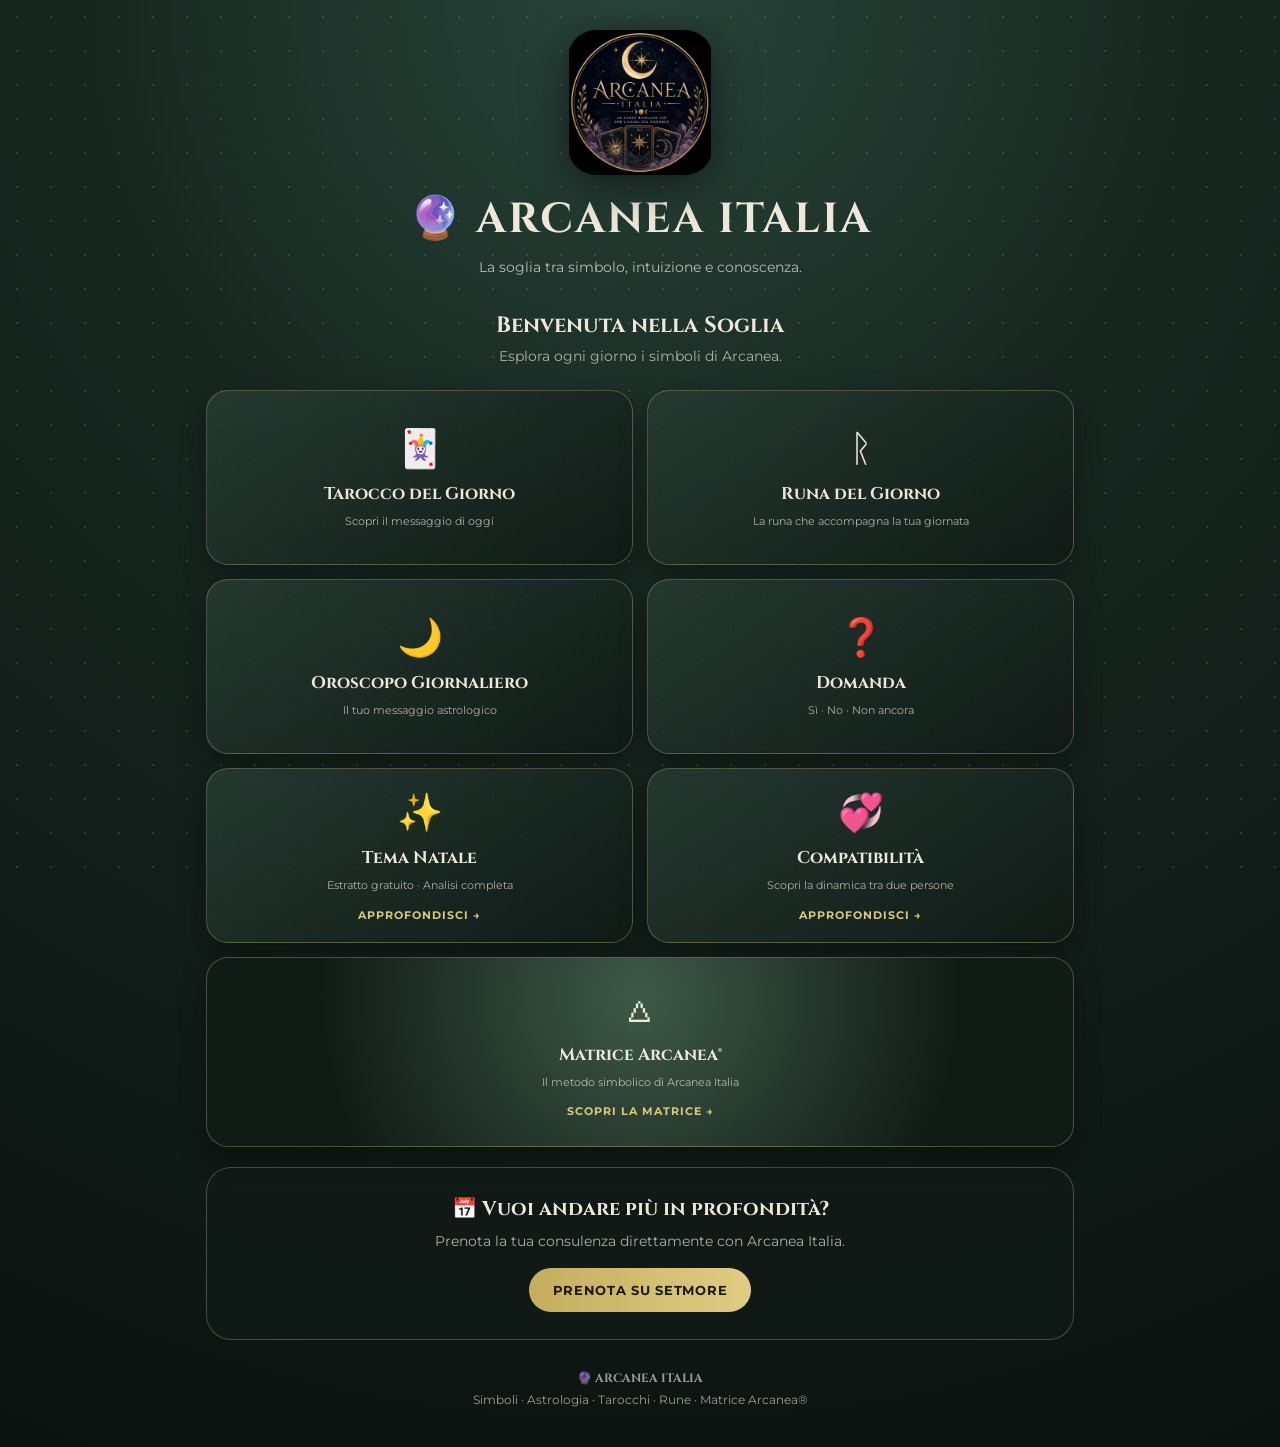
==== index.html @ e188d5d4 "Rendi Arcanea installabile come PWA" ====
<!DOCTYPE html>
<html lang="it">
<head>
<meta charset="UTF-8">
<meta name="viewport" content="width=device-width,initial-scale=1,viewport-fit=cover">
<meta name="theme-color" content="#101b17">
<meta name="description" content="ARCANEA ITALIA — Tarocchi, Rune, Astrologia e Matrice Arcanea">
<link rel="manifest" href="manifest.webmanifest">
<link rel="icon" href="assets/logo.png">
<link rel="stylesheet" href="style.css">
<title>ARCANEA ITALIA</title>
</head>

<body>

<div id="app">

<button id="installApp" class="install-app" hidden>📲 INSTALLA ARCANEA</button>

<header class="hero">
    <img src="assets/logo.png" class="logo" alt="Arcanea Italia">
    <h1>🔮 ARCANEA ITALIA</h1>
    <p>La soglia tra simbolo, intuizione e conoscenza.</p>
</header>

<main>

<section class="welcome">
    <h2>Benvenuta nella Soglia</h2>
    <p>Esplora ogni giorno i simboli di Arcanea.</p>
</section>

<div class="grid">

<button class="card free" onclick="showDaily('tarot')">
    <span class="icon">🃏</span>
    <strong>Tarocco del Giorno</strong>
    <small>Scopri il messaggio di oggi</small>
</button>

<button class="card free" onclick="showDaily('rune')">
    <span class="icon">ᚱ</span>
    <strong>Runa del Giorno</strong>
    <small>La runa che accompagna la tua giornata</small>
</button>

<button class="card free" onclick="showDaily('horoscope')">
    <span class="icon">🌙</span>
    <strong>Oroscopo Giornaliero</strong>
    <small>Il tuo messaggio astrologico</small>
</button>

<button class="card free" onclick="question()">
    <span class="icon">❓</span>
    <strong>Domanda</strong>
    <small>Sì · No · Non ancora</small>
</button>

<button class="card paid" onclick="openService('natal')">
    <span class="icon">✨</span>
    <strong>Tema Natale</strong>
    <small>Estratto gratuito · Analisi completa</small>
    <b>APPROFONDISCI →</b>
</button>

<button class="card paid" onclick="openService('compatibility')">
    <span class="icon">💞</span>
    <strong>Compatibilità</strong>
    <small>Scopri la dinamica tra due persone</small>
    <b>APPROFONDISCI →</b>
</button>

<button class="card paid featured" onclick="openService('matrix')">
    <span class="icon">🜂</span>
    <strong>Matrice Arcanea®</strong>
    <small>Il metodo simbolico di Arcanea Italia</small>
    <b>SCOPRI LA MATRICE →</b>
</button>

</div>

<section class="booking">
    <h2>📅 Vuoi andare più in profondità?</h2>
    <p>Prenota la tua consulenza direttamente con Arcanea Italia.</p>
    <button onclick="openSetmore()">PRENOTA SU SETMORE</button>
</section>

</main>

<footer>
    <strong>🔮 ARCANEA ITALIA</strong>
    <p>Simboli · Astrologia · Tarocchi · Rune · Matrice Arcanea®</p>
</footer>

</div>

<div id="modal" class="modal hidden">
    <div class="modalbox">
        <button class="close" onclick="closeModal()">×</button>
        <div id="modalContent"></div>
    </div>
</div>

<script src="app.js"></script>
</body>
</html>
---- style.css ----
@import url('https://fonts.googleapis.com/css2?family=Cinzel:wght@400;500;600;700&family=Montserrat:wght@300;400;500;600&display=swap');

*{
    box-sizing:border-box;
    margin:0;
    padding:0;
}

body{
    min-height:100vh;
    background:
      radial-gradient(circle at 50% 0%,#29453b 0%,#172720 35%,#0b1210 100%);
    color:#eee8d8;
    font-family:Montserrat,sans-serif;
}

body:before{
    content:"";
    position:fixed;
    inset:0;
    pointer-events:none;
    opacity:.16;
    background-image:
      radial-gradient(#d7c68d 1px,transparent 1px);
    background-size:34px 34px;
}

#app{
    position:relative;
    max-width:900px;
    margin:auto;
    padding-bottom:30px;
}

.hero{
    text-align:center;
    padding:30px 18px 20px;
}

.logo{
    width:145px;
    height:145px;
    object-fit:contain;
    border-radius:28px;
    margin-bottom:12px;
    filter:drop-shadow(0 8px 22px #0008);
}

h1,h2,strong{
    font-family:Cinzel,serif;
}

h1{
    font-size:clamp(25px,7vw,42px);
    letter-spacing:2px;
}

.hero p{
    margin-top:10px;
    opacity:.75;
    font-size:14px;
}

main{
    padding:0 16px;
}

.welcome{
    text-align:center;
    padding:15px 5px 25px;
}

.welcome h2{
    font-size:22px;
    margin-bottom:7px;
}

.welcome p{
    opacity:.7;
    font-size:14px;
}

.grid{
    display:grid;
    grid-template-columns:repeat(2,1fr);
    gap:14px;
}

.card{
    border:1px solid #c7b77b55;
    border-radius:22px;
    padding:20px 15px;
    min-height:175px;
    color:#eee8d8;
    background:linear-gradient(145deg,#263c33dd,#101a16ee);
    box-shadow:0 10px 28px #0005;
    cursor:pointer;
    transition:.2s;
}

.card:active{
    transform:scale(.97);
}

.card:hover{
    border-color:#d7c77f;
}

.card .icon{
    display:block;
    font-size:37px;
    margin-bottom:12px;
}

.card strong{
    display:block;
    font-size:17px;
    margin-bottom:8px;
}

.card small{
    display:block;
    line-height:1.5;
    opacity:.7;
}

.card b{
    display:block;
    margin-top:14px;
    font-size:11px;
    letter-spacing:1px;
    color:#d9c979;
}

.featured{
    grid-column:1/-1;
    min-height:190px;
    background:
      radial-gradient(circle at 50% 20%,#3d5947,#111b16 70%);
}

.booking{
    margin-top:20px;
    padding:27px 20px;
    border:1px solid #c7b77b55;
    border-radius:25px;
    text-align:center;
    background:#111a16dd;
}

.booking h2{
    font-size:20px;
}

.booking p{
    margin:10px 0 18px;
    opacity:.72;
    font-size:14px;
}

button{
    font-family:inherit;
}

.booking button,
.modalbox .action{
    border:0;
    border-radius:999px;
    padding:14px 24px;
    background:linear-gradient(90deg,#c4ad5d,#e0cd82);
    color:#171b16;
    font-weight:700;
    letter-spacing:.7px;
    cursor:pointer;
}

footer{
    text-align:center;
    padding:30px 15px 10px;
    opacity:.65;
    font-size:12px;
}

footer strong{
    display:block;
    margin-bottom:6px;
}

.modal{
    position:fixed;
    inset:0;
    z-index:10;
    background:#000b;
    display:flex;
    align-items:center;
    justify-content:center;
    padding:20px;
}

.hidden{
    display:none;
}

.modalbox{
    width:min(600px,100%);
    max-height:90vh;
    overflow:auto;
    border:1px solid #c7b77b88;
    border-radius:25px;
    padding:28px 22px;
    background:linear-gradient(145deg,#263b32,#101714);
    box-shadow:0 20px 70px #000;
    position:relative;
}

.close{
    position:absolute;
    right:15px;
    top:10px;
    border:0;
    background:none;
    color:#eee;
    font-size:32px;
    cursor:pointer;
}

.modalbox h2{
    font-family:Cinzel,serif;
    color:#e0cd82;
    margin-bottom:14px;
    padding-right:35px;
}

.modalbox p{
    line-height:1.7;
    font-size:14px;
    opacity:.9;
}

.result{
    text-align:center;
    padding:10px;
}

.symbol{
    font-size:70px;
    margin:12px;
}

.answer{
    font-family:Cinzel,serif;
    font-size:30px;
    color:#dfcc7b;
    margin:20px 0;
}

.service{
    text-align:center;
}

.service .preview{
    margin:18px 0;
    padding:18px;
    border-radius:18px;
    background:#0a110eaa;
}

.service .price{
    font-family:Cinzel,serif;
    color:#dfcc7b;
    font-size:24px;
    margin:12px;
}

@media(max-width:600px){
    .grid{
        grid-template-columns:1fr;
    }

    .featured{
        grid-column:auto;
    }

    .card{
        min-height:155px;
    }
}
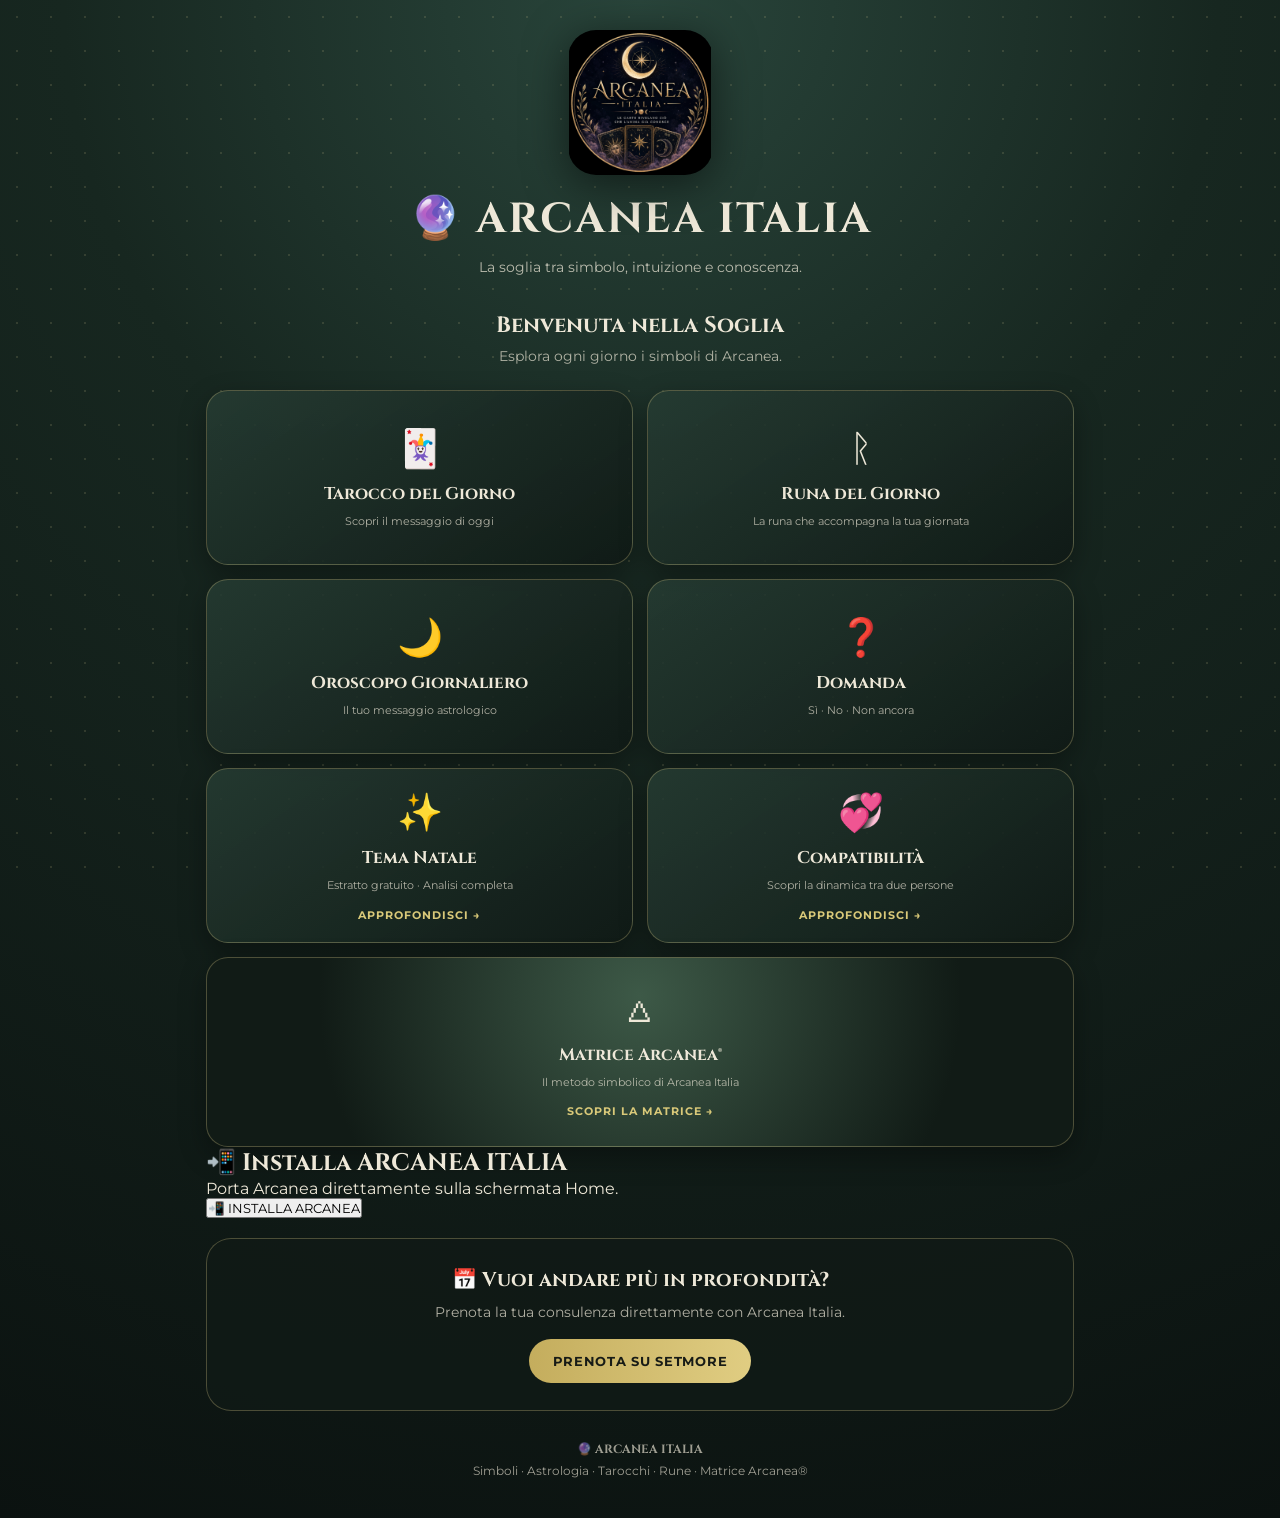
==== commit 77982331: "Aggiunge pulsante installazione Arcanea" ====
--- a/index.html
+++ b/index.html
@@ -78,7 +78,11 @@
 </button>
 
 </div>
-
+<section class="install-box">
+    <h2>📲 Installa ARCANEA ITALIA</h2>
+    <p>Porta Arcanea direttamente sulla schermata Home.</p>
+    <button id="install">📲 INSTALLA ARCANEA</button>
+</section>
 <section class="booking">
     <h2>📅 Vuoi andare più in profondità?</h2>
     <p>Prenota la tua consulenza direttamente con Arcanea Italia.</p>
--- a/style.css
+++ b/style.css
@@ -285,3 +285,40 @@
         min-height:155px;
     }
 }
+
+#arcanea-install-card{
+  position:fixed;
+  left:16px;
+  right:16px;
+  bottom:20px;
+  z-index:99999;
+  background:#101b17;
+  color:#fff;
+  border:1px solid rgba(255,255,255,.25);
+  border-radius:20px;
+  padding:18px;
+  text-align:center;
+  box-shadow:0 10px 40px rgba(0,0,0,.5);
+}
+
+#arcanea-install-card strong{
+  display:block;
+  font-size:19px;
+  margin-bottom:7px;
+}
+
+#arcanea-install-card button{
+  width:100%;
+  border:0;
+  border-radius:12px;
+  padding:14px;
+  margin-top:12px;
+  font-size:16px;
+  font-weight:bold;
+}
+
+#arcanea-install-card .close-install{
+  background:transparent;
+  color:#aaa;
+  padding:8px;
+}
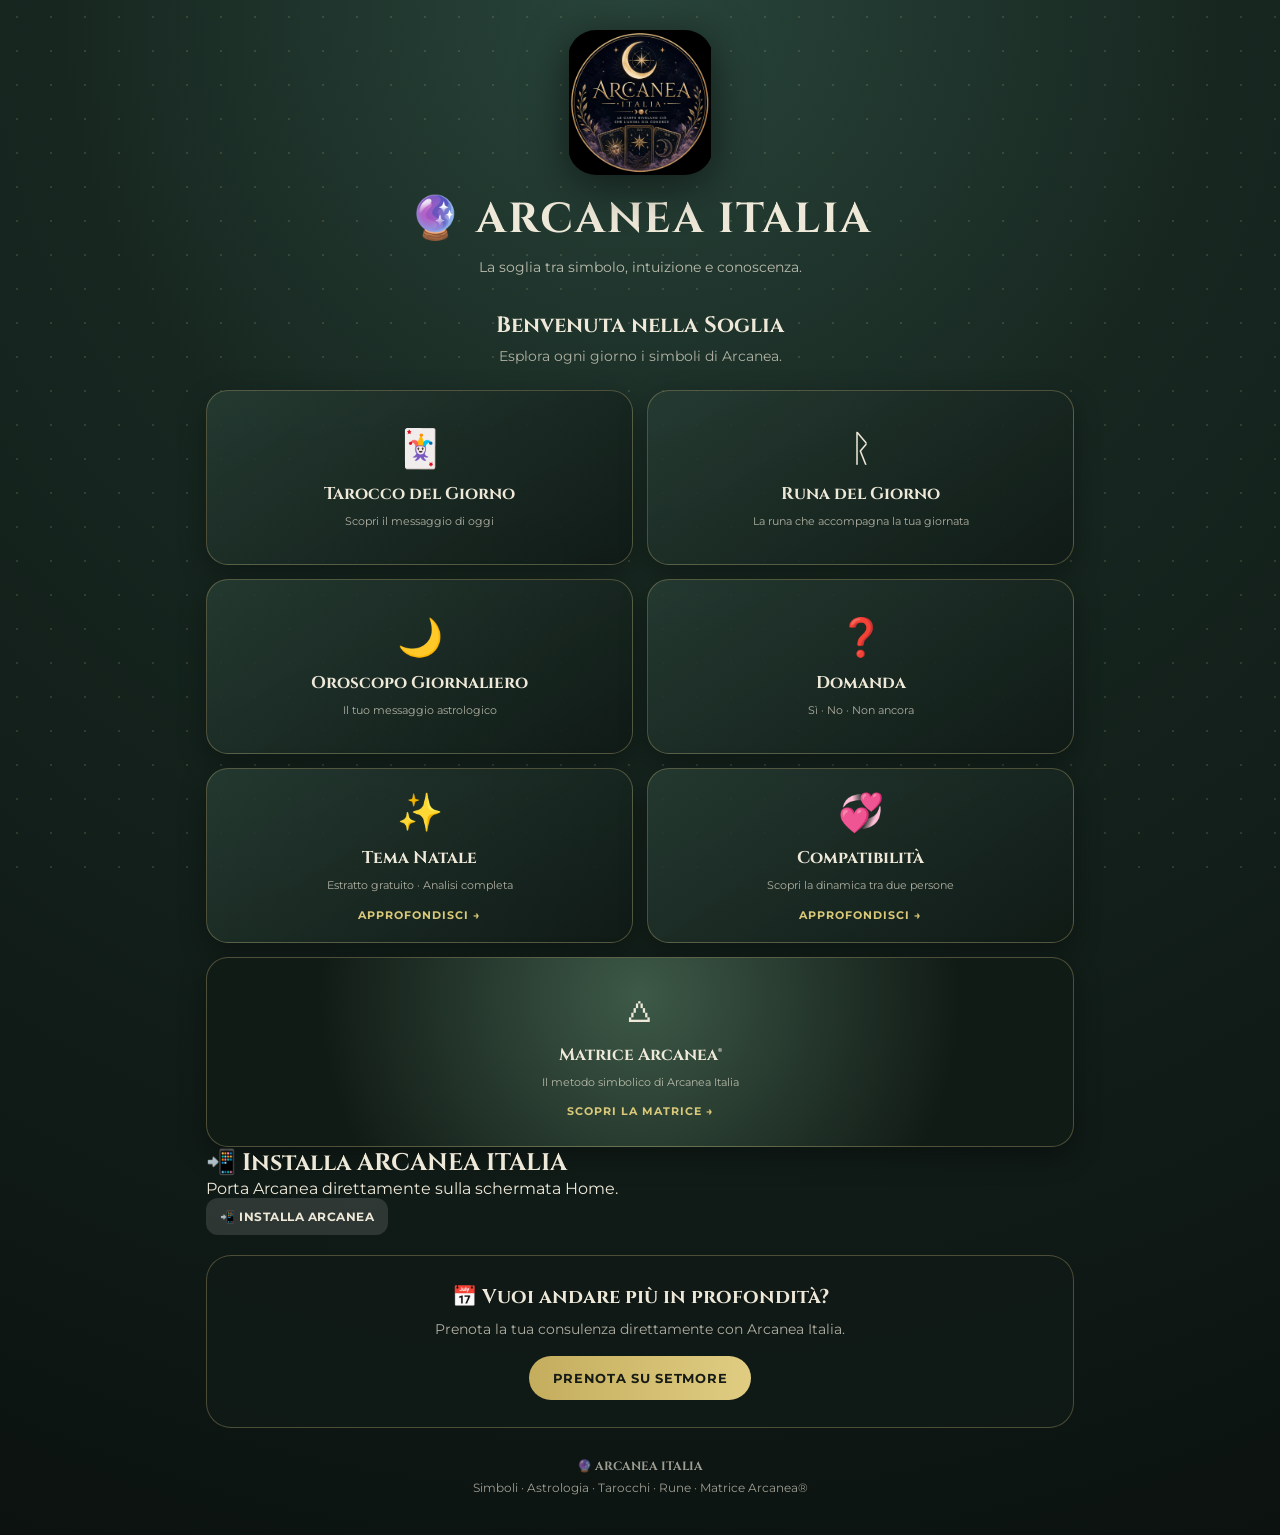
==== commit a7576eab: "Integra installazione PWA Arcanea" ====
--- a/index.html
+++ b/index.html
@@ -24,6 +24,25 @@
 </header>
 
 <main>
+
+<section class="arcanea-install" id="arcanea-install" hidden>
+    <div class="arcanea-install-content">
+
+        <div class="arcanea-install-symbol">🔮</div>
+
+        <div class="arcanea-install-text">
+            <strong>ARCANEA ITALIA</strong>
+            <span>Porta la Soglia sulla tua schermata Home</span>
+        </div>
+
+        <button id="install" type="button">
+            INSTALLA
+        </button>
+
+    </div>
+</section>
+
+
 
 <section class="welcome">
     <h2>Benvenuta nella Soglia</h2>
--- a/style.css
+++ b/style.css
@@ -322,3 +322,133 @@
   color:#aaa;
   padding:8px;
 }
+
+
+/* =========================================
+   ARCANEA INSTALL CARD
+========================================= */
+
+.arcanea-install {
+    margin: 22px 0 28px;
+    padding: 14px;
+
+    border-radius: 20px;
+
+    background:
+        linear-gradient(
+            135deg,
+            rgba(255,255,255,.07),
+            rgba(255,255,255,.025)
+        );
+
+    border: 1px solid rgba(255,255,255,.14);
+
+    box-shadow:
+        0 8px 30px rgba(0,0,0,.20);
+
+    backdrop-filter: blur(10px);
+    -webkit-backdrop-filter: blur(10px);
+}
+
+.arcanea-install-content {
+    display: flex;
+    align-items: center;
+    gap: 13px;
+}
+
+.arcanea-install-symbol {
+    width: 48px;
+    height: 48px;
+
+    flex: 0 0 48px;
+
+    display: flex;
+    align-items: center;
+    justify-content: center;
+
+    border-radius: 15px;
+
+    background: rgba(255,255,255,.07);
+
+    font-size: 24px;
+}
+
+.arcanea-install-text {
+    flex: 1;
+    min-width: 0;
+}
+
+.arcanea-install-text strong {
+    display: block;
+
+    font-size: 14px;
+    letter-spacing: 1px;
+}
+
+.arcanea-install-text span {
+    display: block;
+
+    margin-top: 3px;
+
+    font-size: 12px;
+    line-height: 1.35;
+
+    opacity: .68;
+}
+
+#install {
+    flex-shrink: 0;
+
+    border: 0;
+    border-radius: 12px;
+
+    padding: 11px 14px;
+
+    font-size: 12px;
+    font-weight: 700;
+    letter-spacing: .5px;
+
+    cursor: pointer;
+
+    background: rgba(255,255,255,.13);
+    color: inherit;
+
+    transition:
+        transform .15s ease,
+        background .15s ease;
+}
+
+#install:hover {
+    background: rgba(255,255,255,.20);
+}
+
+#install:active {
+    transform: scale(.96);
+}
+
+@media (max-width: 420px) {
+
+    .arcanea-install-content {
+        gap: 10px;
+    }
+
+    .arcanea-install-symbol {
+        width: 43px;
+        height: 43px;
+        flex-basis: 43px;
+        font-size: 21px;
+    }
+
+    .arcanea-install-text strong {
+        font-size: 13px;
+    }
+
+    .arcanea-install-text span {
+        font-size: 11px;
+    }
+
+    #install {
+        padding: 10px 12px;
+        font-size: 11px;
+    }
+}
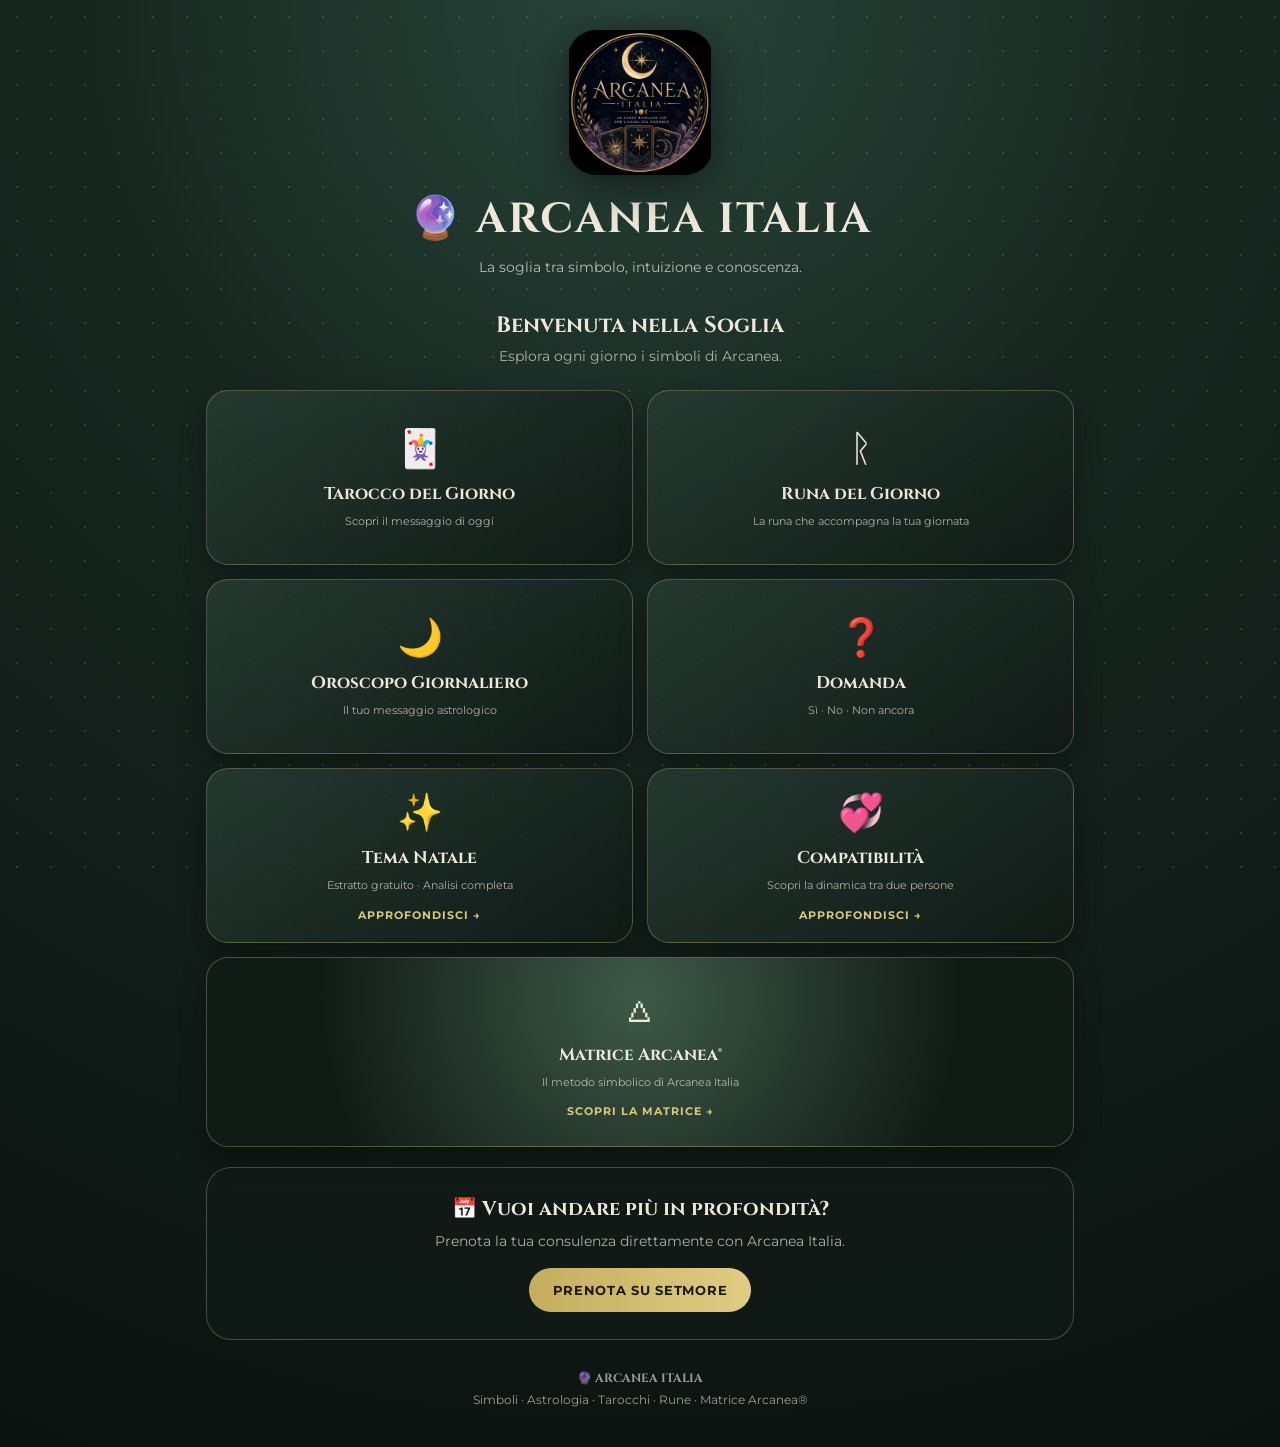
==== commit e491e66a: "Sistema interfaccia installazione Arcanea" ====
--- a/index.html
+++ b/index.html
@@ -14,9 +14,6 @@
 <body>
 
 <div id="app">
-
-<button id="installApp" class="install-app" hidden>📲 INSTALLA ARCANEA</button>
-
 <header class="hero">
     <img src="assets/logo.png" class="logo" alt="Arcanea Italia">
     <h1>🔮 ARCANEA ITALIA</h1>
@@ -24,11 +21,19 @@
 </header>
 
 <main>
+<section class="welcome">
+    <h2>Benvenuta nella Soglia</h2>
+    <p>Esplora ogni giorno i simboli di Arcanea.</p>
+</section>
+
 
 <section class="arcanea-install" id="arcanea-install" hidden>
+
     <div class="arcanea-install-content">
 
-        <div class="arcanea-install-symbol">🔮</div>
+        <div class="arcanea-install-symbol">
+            🔮
+        </div>
 
         <div class="arcanea-install-text">
             <strong>ARCANEA ITALIA</strong>
@@ -40,13 +45,7 @@
         </button>
 
     </div>
-</section>
 
-
-
-<section class="welcome">
-    <h2>Benvenuta nella Soglia</h2>
-    <p>Esplora ogni giorno i simboli di Arcanea.</p>
 </section>
 
 <div class="grid">
@@ -97,11 +96,6 @@
 </button>
 
 </div>
-<section class="install-box">
-    <h2>📲 Installa ARCANEA ITALIA</h2>
-    <p>Porta Arcanea direttamente sulla schermata Home.</p>
-    <button id="install">📲 INSTALLA ARCANEA</button>
-</section>
 <section class="booking">
     <h2>📅 Vuoi andare più in profondità?</h2>
     <p>Prenota la tua consulenza direttamente con Arcanea Italia.</p>
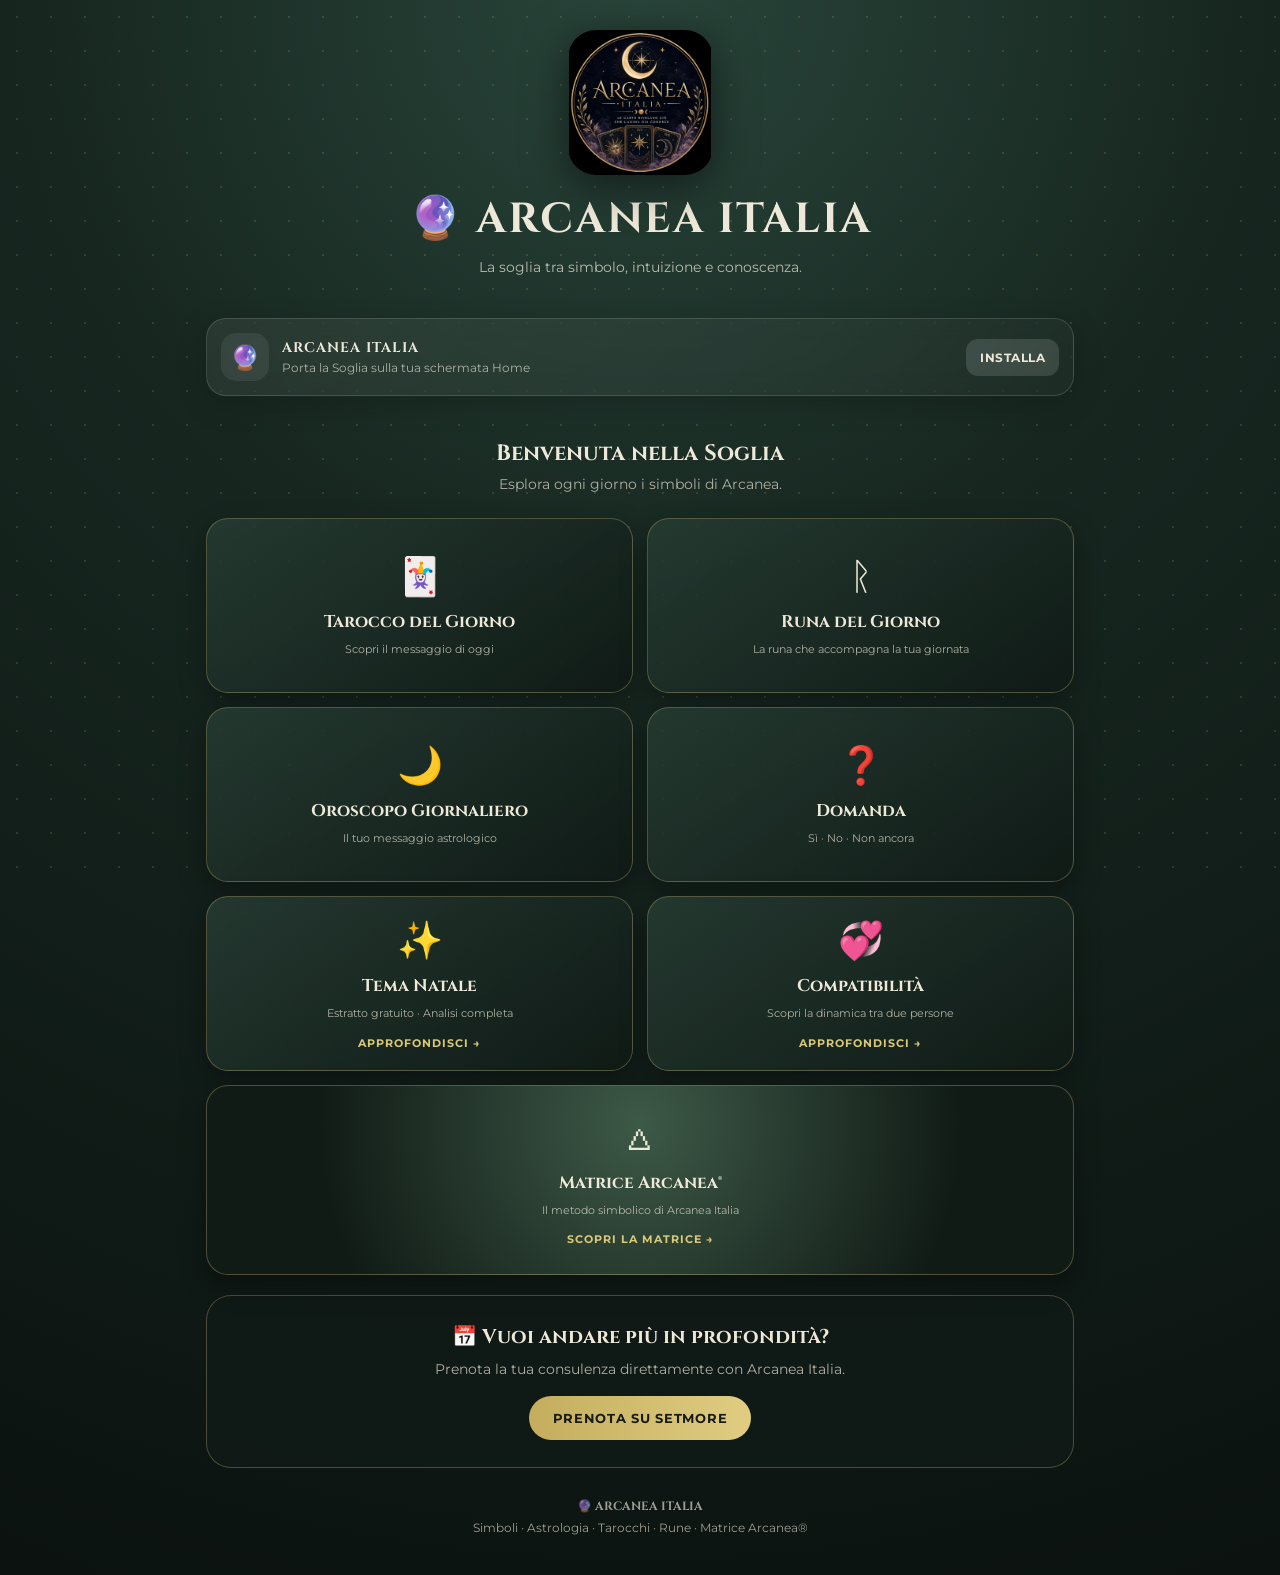
==== commit 43968d08: "Anteprime Arcanea e installazione PWA" ====
--- a/index.html
+++ b/index.html
@@ -21,19 +21,11 @@
 </header>
 
 <main>
-<section class="welcome">
-    <h2>Benvenuta nella Soglia</h2>
-    <p>Esplora ogni giorno i simboli di Arcanea.</p>
-</section>
 
-
-<section class="arcanea-install" id="arcanea-install" hidden>
-
+<section class="arcanea-install" id="arcanea-install">
     <div class="arcanea-install-content">
 
-        <div class="arcanea-install-symbol">
-            🔮
-        </div>
+        <div class="arcanea-install-symbol">🔮</div>
 
         <div class="arcanea-install-text">
             <strong>ARCANEA ITALIA</strong>
@@ -45,9 +37,12 @@
         </button>
 
     </div>
-
 </section>
 
+<section class="welcome">
+    <h2>Benvenuta nella Soglia</h2>
+    <p>Esplora ogni giorno i simboli di Arcanea.</p>
+</section>
 <div class="grid">
 
 <button class="card free" onclick="showDaily('tarot')">
@@ -114,7 +109,10 @@
 <div id="modal" class="modal hidden">
     <div class="modalbox">
         <button class="close" onclick="closeModal()">×</button>
-        <div id="modalContent"></div>
+        
+<div id="modalContent"></div>
+<div id="servicePreview"></div>
+
     </div>
 </div>
 
--- a/style.css
+++ b/style.css
@@ -452,3 +452,74 @@
         font-size: 11px;
     }
 }
+
+
+/* =========================================
+   ARCANEA SERVICE PREVIEW
+========================================= */
+
+.service-preview {
+    text-align: center;
+    padding: 10px 4px 4px;
+}
+
+.service-preview-icon {
+    font-size: 38px;
+    margin-bottom: 8px;
+}
+
+.service-preview-label {
+    font-size: 10px;
+    letter-spacing: 2px;
+    opacity: .55;
+    margin-bottom: 5px;
+}
+
+.service-preview h2 {
+    margin: 0 0 15px;
+    font-size: 22px;
+}
+
+.service-preview-main {
+    font-size: 15px;
+    line-height: 1.55;
+    margin: 0 auto 16px;
+    max-width: 430px;
+}
+
+.service-preview-divider {
+    width: 55px;
+    height: 1px;
+    margin: 18px auto;
+    background: rgba(255,255,255,.25);
+}
+
+.service-preview-detail {
+    font-size: 13px;
+    line-height: 1.5;
+    opacity: .68;
+    margin-bottom: 22px;
+}
+
+.service-preview-button {
+    width: 100%;
+    border: 0;
+    border-radius: 14px;
+    padding: 14px 16px;
+    font-weight: 700;
+    letter-spacing: .7px;
+    cursor: pointer;
+    background: rgba(255,255,255,.13);
+    color: inherit;
+}
+
+.service-preview-button:active {
+    transform: scale(.98);
+}
+
+/* install card sempre visibile */
+
+.arcanea-install {
+    display: block;
+}
+
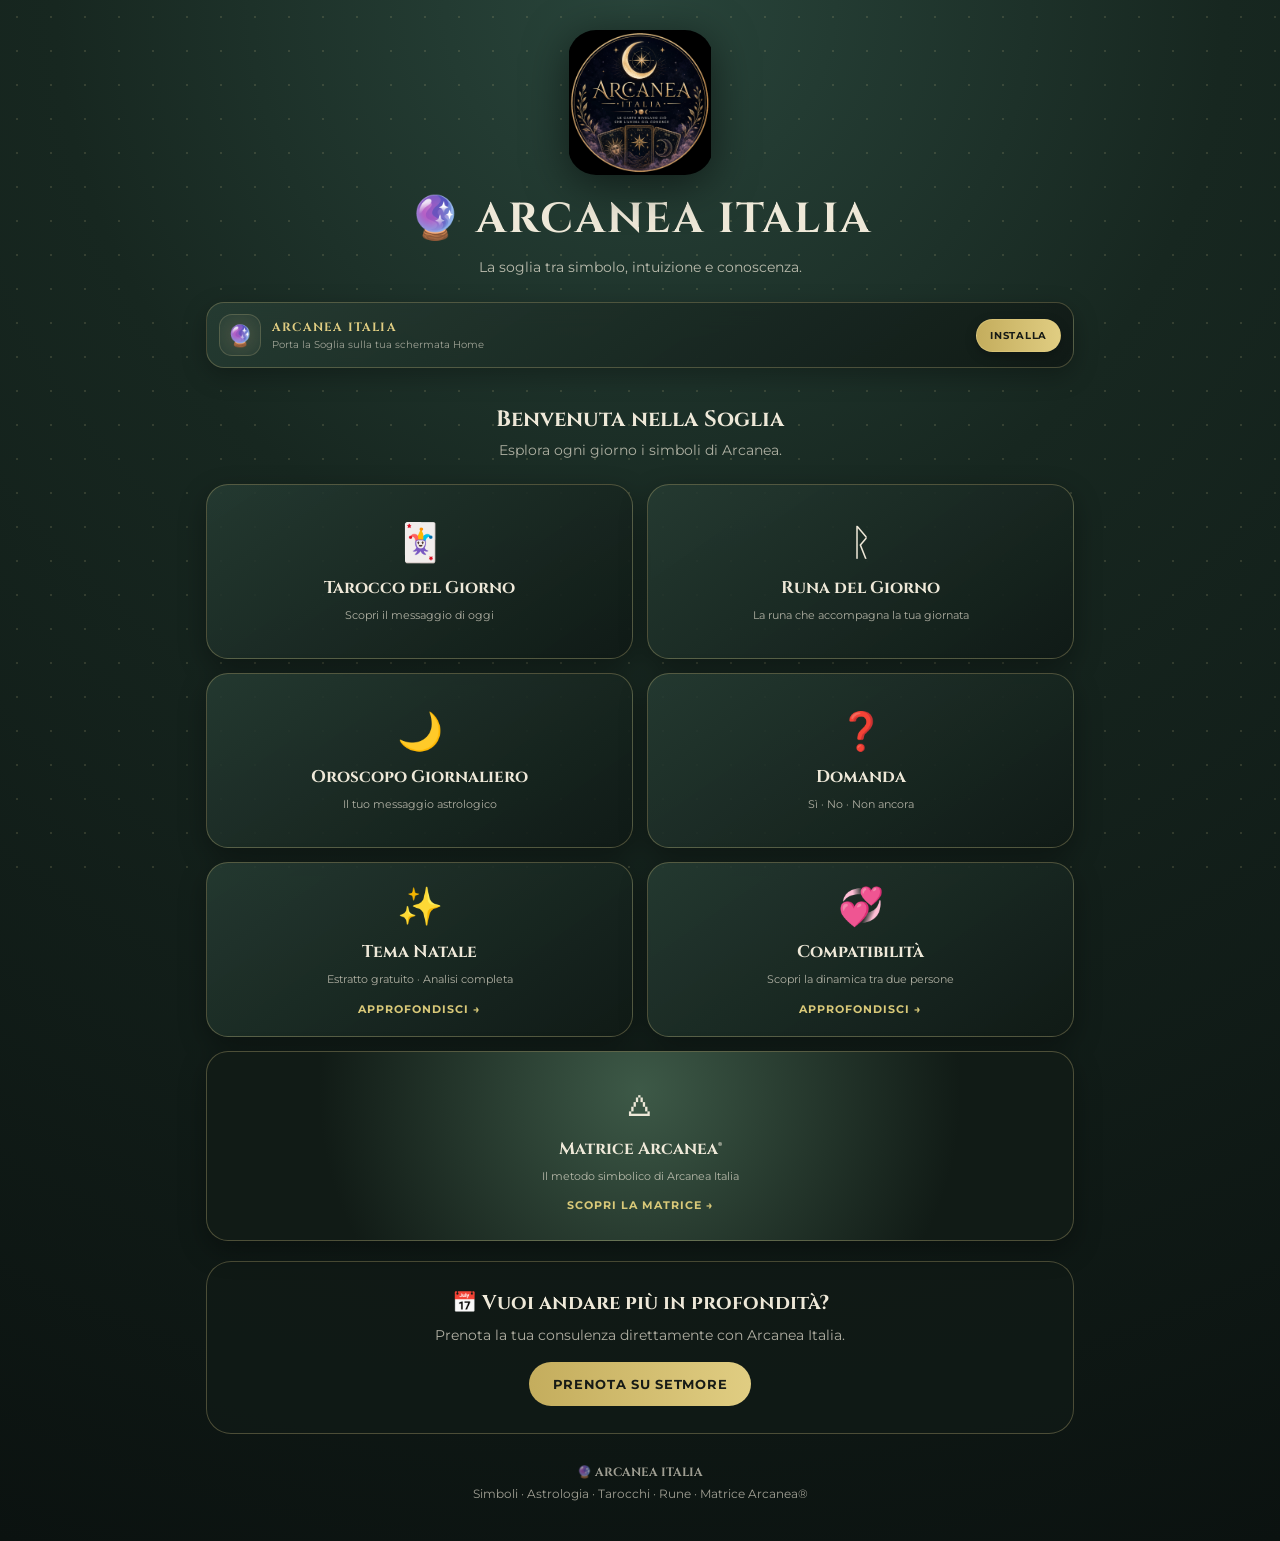
==== commit 2f1aef70: "Crea anteprime reali servizi Arcanea" ====
--- a/index.html
+++ b/index.html
@@ -111,7 +111,7 @@
         <button class="close" onclick="closeModal()">×</button>
         
 <div id="modalContent"></div>
-<div id="servicePreview"></div>
+
 
     </div>
 </div>
--- a/style.css
+++ b/style.css
@@ -523,3 +523,277 @@
     display: block;
 }
 
+
+
+/* =========================================
+   ARCANEA FINAL SERVICE DESIGN
+========================================= */
+
+.arcanea-install {
+    margin: 6px 0 22px;
+    padding: 11px 12px;
+
+    border: 1px solid rgba(199,183,123,.30);
+    border-radius: 18px;
+
+    background:
+        linear-gradient(
+            145deg,
+            rgba(38,60,51,.92),
+            rgba(16,26,22,.96)
+        );
+
+    box-shadow:
+        0 8px 25px rgba(0,0,0,.28);
+
+    backdrop-filter: blur(12px);
+    -webkit-backdrop-filter: blur(12px);
+}
+
+.arcanea-install-content {
+    display:flex;
+    align-items:center;
+    gap:11px;
+}
+
+.arcanea-install-symbol {
+    width:42px;
+    height:42px;
+    flex:0 0 42px;
+
+    display:flex;
+    align-items:center;
+    justify-content:center;
+
+    border-radius:13px;
+
+    background:
+        radial-gradient(
+            circle,
+            rgba(215,198,141,.18),
+            rgba(255,255,255,.03)
+        );
+
+    border:1px solid rgba(215,198,141,.22);
+
+    font-size:21px;
+}
+
+.arcanea-install-text {
+    flex:1;
+    min-width:0;
+}
+
+.arcanea-install-text strong {
+    display:block;
+    color:#e0cd82;
+    font-family:Cinzel,serif;
+    font-size:12px;
+    letter-spacing:1.2px;
+}
+
+.arcanea-install-text span {
+    display:block;
+    margin-top:3px;
+
+    font-size:10px;
+    line-height:1.35;
+    opacity:.62;
+}
+
+#install {
+    border:1px solid rgba(224,205,130,.55);
+    border-radius:999px;
+
+    padding:9px 13px;
+
+    background:
+        linear-gradient(
+            90deg,
+            #c4ad5d,
+            #e0cd82
+        );
+
+    color:#171b16;
+
+    font-family:Montserrat,sans-serif;
+    font-size:10px;
+    font-weight:700;
+    letter-spacing:.7px;
+
+    white-space:nowrap;
+
+    cursor:pointer;
+
+    box-shadow:
+        0 4px 12px rgba(0,0,0,.22);
+
+    transition:
+        transform .15s ease,
+        filter .15s ease;
+}
+
+#install:active {
+    transform:scale(.96);
+}
+
+#install:hover {
+    filter:brightness(1.08);
+}
+
+
+/* =========================================
+   ANTEPRIME SERVIZI ARCANEA
+========================================= */
+
+.arcanea-service {
+    text-align:center;
+    padding:5px 2px 2px;
+}
+
+.arcanea-service-icon {
+    font-size:42px;
+    line-height:1;
+    margin-bottom:9px;
+
+    filter:drop-shadow(
+        0 4px 10px rgba(0,0,0,.35)
+    );
+}
+
+.arcanea-service-brand {
+    font-family:Cinzel,serif;
+    font-size:9px;
+    letter-spacing:2.5px;
+    color:#cfc18a;
+    opacity:.75;
+    margin-bottom:7px;
+}
+
+.arcanea-service h2 {
+    font-family:Cinzel,serif;
+    color:#e0cd82;
+    font-size:24px;
+    margin-bottom:12px;
+}
+
+.arcanea-service-intro {
+    max-width:440px;
+    margin:0 auto 20px;
+
+    font-size:14px;
+    line-height:1.65;
+
+    opacity:.88;
+}
+
+.arcanea-service-preview {
+    margin:0 auto 18px;
+    padding:19px 17px;
+
+    max-width:470px;
+
+    border-radius:19px;
+
+    border:1px solid rgba(199,183,123,.30);
+
+    background:
+        linear-gradient(
+            145deg,
+            rgba(61,89,71,.65),
+            rgba(17,27,22,.82)
+        );
+
+    box-shadow:
+        inset 0 1px 0 rgba(255,255,255,.04);
+}
+
+.arcanea-service-preview span {
+    display:block;
+
+    margin-bottom:9px;
+
+    font-family:Cinzel,serif;
+
+    font-size:10px;
+    letter-spacing:2px;
+
+    color:#e0cd82;
+}
+
+.arcanea-service-preview p {
+    margin:0;
+
+    font-size:14px;
+    line-height:1.65;
+}
+
+.arcanea-service-insight {
+    max-width:440px;
+    margin:0 auto 19px;
+
+    font-size:12px !important;
+    line-height:1.55 !important;
+
+    opacity:.62 !important;
+}
+
+.arcanea-service-separator {
+    width:42px;
+    height:1px;
+
+    margin:0 auto 19px;
+
+    background:#c7b77b66;
+}
+
+.arcanea-service-button {
+    width:100%;
+
+    border:0;
+    border-radius:999px;
+
+    padding:14px 18px;
+
+    background:
+        linear-gradient(
+            90deg,
+            #c4ad5d,
+            #e0cd82
+        );
+
+    color:#171b16;
+
+    font-weight:700;
+    letter-spacing:.7px;
+
+    cursor:pointer;
+
+    box-shadow:
+        0 7px 20px rgba(0,0,0,.28);
+}
+
+.arcanea-service-button:active {
+    transform:scale(.98);
+}
+
+@media(max-width:420px){
+
+    .arcanea-install-text span{
+        font-size:9px;
+    }
+
+    #install{
+        padding:8px 11px;
+        font-size:9px;
+    }
+
+    .arcanea-service h2{
+        font-size:21px;
+    }
+
+    .arcanea-service-preview{
+        padding:16px 14px;
+    }
+
+}
